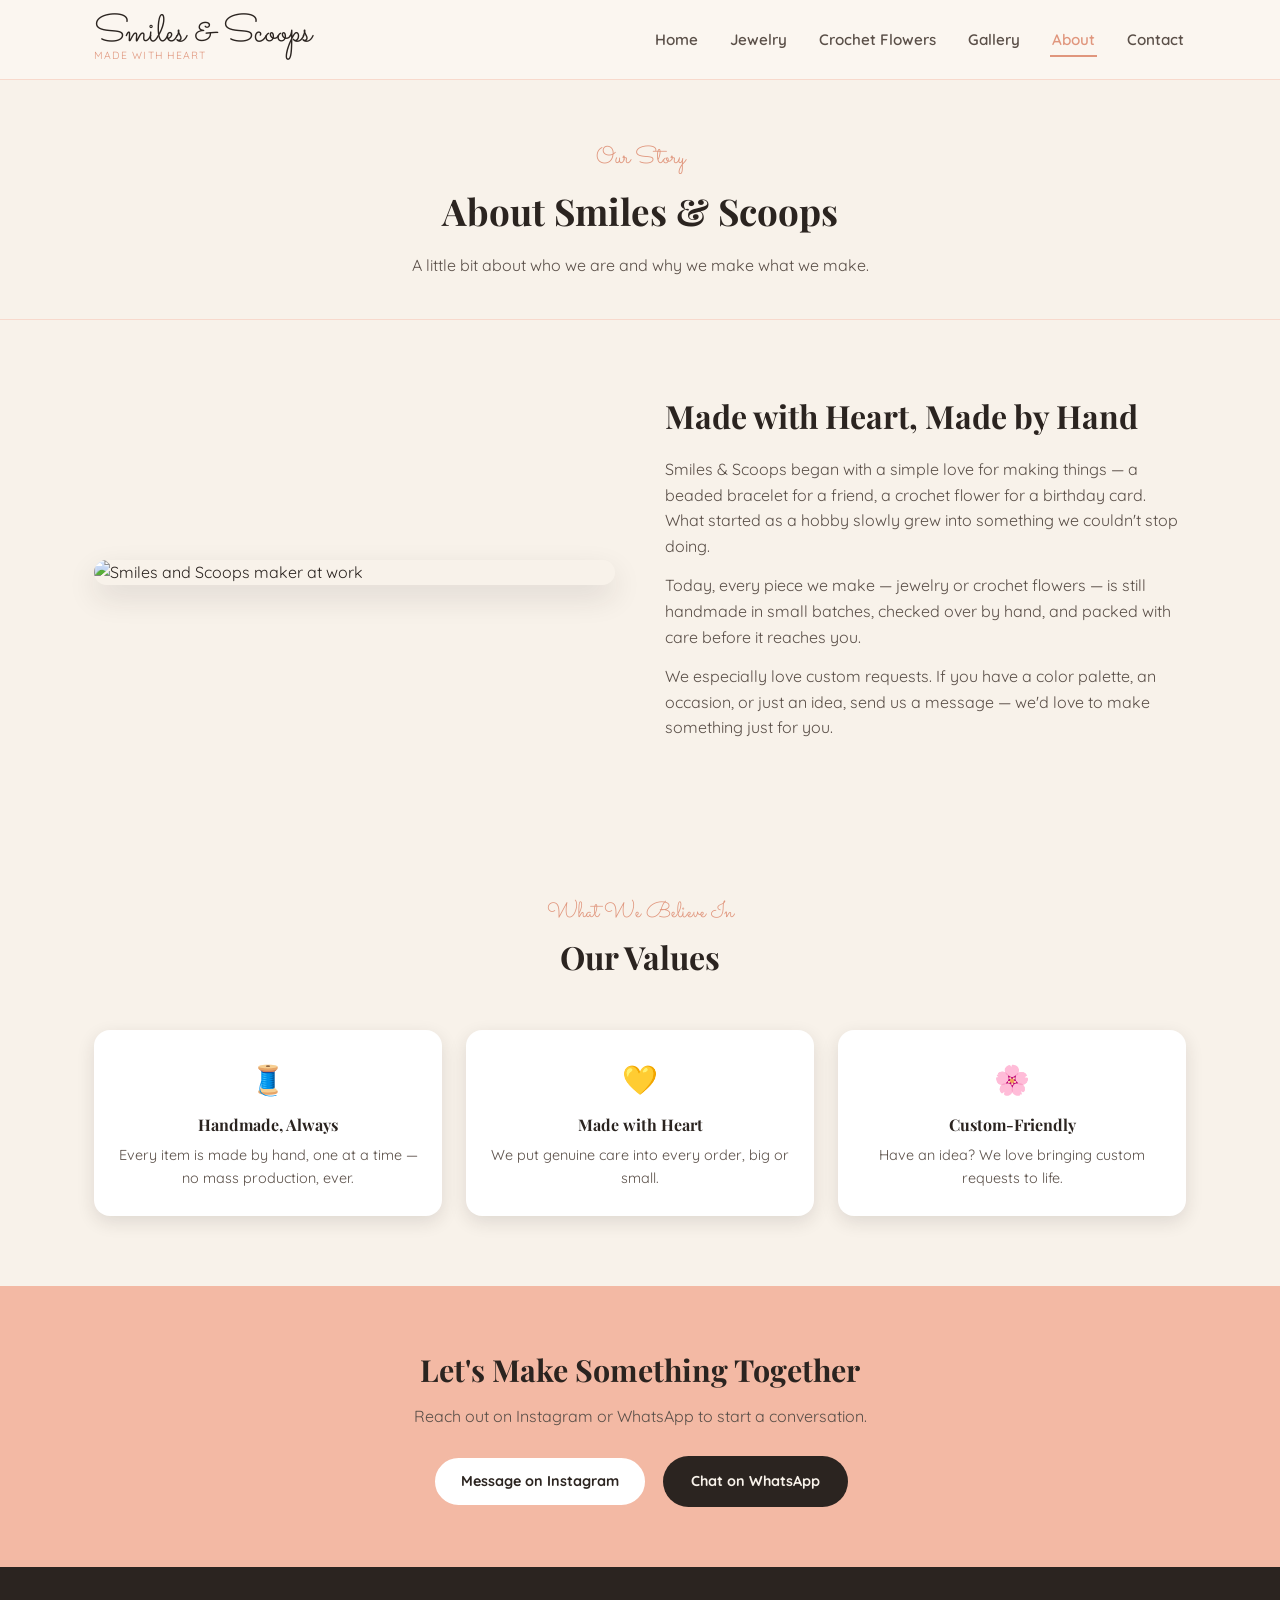
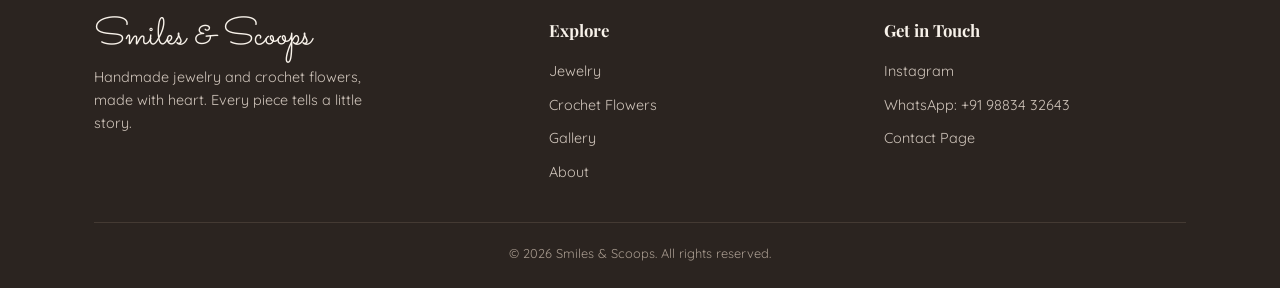
==== about.html @ d6f7b68a "Update website files" ====
<!DOCTYPE html>
<html lang="en">
<head>
<meta charset="UTF-8" />
<meta name="viewport" content="width=device-width, initial-scale=1.0" />
<title>About — Smiles & Scoops</title>
<meta name="description" content="Learn the story behind Smiles & Scoops handmade jewelry and crochet flowers." />
<link rel="stylesheet" href="css/style.css" />
</head>
<body>

<header class="site-header">
  <div class="container">
    <a href="index.html" class="brand">
      <span>
        <span class="brand-name">Smiles &amp; Scoops</span>
        <span class="brand-tagline">Made with Heart</span>
      </span>
    </a>
    <nav class="main-nav">
      <ul>
        <li><a href="index.html">Home</a></li>
        <li><a href="jewelry.html">Jewelry</a></li>
        <li><a href="crochet.html">Crochet Flowers</a></li>
        <li><a href="gallery.html">Gallery</a></li>
        <li><a href="about.html" class="active">About</a></li>
        <li><a href="contact.html">Contact</a></li>
      </ul>
    </nav>
    <button class="nav-toggle" aria-label="Toggle menu">
      <span></span><span></span><span></span>
    </button>
  </div>
</header>

<main>

  <section class="page-banner">
    <div class="container">
      <span class="eyebrow">Our Story</span>
      <h1>About Smiles &amp; Scoops</h1>
      <p>A little bit about who we are and why we make what we make.</p>
    </div>
  </section>

  <section class="about-teaser">
    <div class="container about-content">
      <img src="https://placehold.co/560x420/f8f2ea/2b2420?text=Our+Story" alt="Smiles and Scoops maker at work" />
      <div>
        <h2>Made with Heart, Made by Hand</h2>
        <p>Smiles &amp; Scoops began with a simple love for making things — a beaded bracelet for a friend, a crochet flower for a birthday card. What started as a hobby slowly grew into something we couldn't stop doing.</p>
        <p>Today, every piece we make — jewelry or crochet flowers — is still handmade in small batches, checked over by hand, and packed with care before it reaches you.</p>
        <p>We especially love custom requests. If you have a color palette, an occasion, or just an idea, send us a message — we'd love to make something just for you.</p>
      </div>
    </div>
  </section>

  <section class="values">
    <div class="container">
      <div class="section-heading">
        <span class="eyebrow">What We Believe In</span>
        <h2>Our Values</h2>
      </div>
      <div class="value-list">
        <div class="value-item">
          <div class="icon">🧵</div>
          <h4>Handmade, Always</h4>
          <p>Every item is made by hand, one at a time — no mass production, ever.</p>
        </div>
        <div class="value-item">
          <div class="icon">💛</div>
          <h4>Made with Heart</h4>
          <p>We put genuine care into every order, big or small.</p>
        </div>
        <div class="value-item">
          <div class="icon">🌸</div>
          <h4>Custom-Friendly</h4>
          <p>Have an idea? We love bringing custom requests to life.</p>
        </div>
      </div>
    </div>
  </section>

  <section class="cta-banner">
    <div class="container">
      <h2>Let's Make Something Together</h2>
      <p>Reach out on Instagram or WhatsApp to start a conversation.</p>
      <div class="cta-actions">
        <a href="https://www.instagram.com/smiles_and_scoops" target="_blank" rel="noopener" class="btn btn-ig">Message on Instagram</a>
        <a href="https://wa.me/919883432643?text=Hi%20Smiles%20%26%20Scoops%2C%20I%27d%20love%20to%20know%20more%20about%20your%20story!" target="_blank" rel="noopener" class="btn btn-wa">Chat on WhatsApp</a>
      </div>
    </div>
  </section>

</main>

<footer class="site-footer">
  <div class="container">
    <div class="footer-grid">
      <div class="footer-brand">
        <span class="brand-name">Smiles &amp; Scoops</span>
        <p>Handmade jewelry and crochet flowers, made with heart. Every piece tells a little story.</p>
      </div>
      <div class="footer-col">
        <h4>Explore</h4>
        <ul>
          <li><a href="jewelry.html">Jewelry</a></li>
          <li><a href="crochet.html">Crochet Flowers</a></li>
          <li><a href="gallery.html">Gallery</a></li>
          <li><a href="about.html">About</a></li>
        </ul>
      </div>
      <div class="footer-col">
        <h4>Get in Touch</h4>
        <ul>
          <li><a href="https://www.instagram.com/smiles_and_scoops" target="_blank" rel="noopener">Instagram</a></li>
          <li><a href="https://wa.me/919883432643" target="_blank" rel="noopener">WhatsApp: +91 98834 32643</a></li>
          <li><a href="contact.html">Contact Page</a></li>
        </ul>
      </div>
    </div>
    <div class="footer-bottom">
      &copy; 2026 Smiles &amp; Scoops. All rights reserved.
    </div>
  </div>
</footer>

<script src="js/main.js"></script>
</body>
</html>
---- css/style.css ----
/* ===========================
   Smiles & Scoops — Shared Styles
   Warm & cozy theme, matched to logo:
   cream background, peach/blush accent, charcoal script text
=========================== */

@import url('https://fonts.googleapis.com/css2?family=Playfair+Display:ital,wght@0,500;0,600;0,700;1,500&family=Sacramento&family=Quicksand:wght@400;500;600;700&display=swap');

:root {
  --cream: #f8f2ea;
  --cream-soft: #fbf6f0;
  --peach: #f3b9a4;
  --peach-light: #f8d9cc;
  --peach-dark: #e0967d;
  --charcoal: #2b2420;
  --charcoal-soft: #5a4f48;
  --white: #ffffff;
  --shadow: rgba(43, 36, 32, 0.12);

  --font-script: 'Sacramento', cursive;
  --font-heading: 'Playfair Display', serif;
  --font-body: 'Quicksand', sans-serif;
}

* {
  box-sizing: border-box;
  margin: 0;
  padding: 0;
}

html {
  scroll-behavior: smooth;
}

body {
  font-family: var(--font-body);
  background: var(--cream);
  color: var(--charcoal);
  line-height: 1.6;
  min-height: 100vh;
  display: flex;
  flex-direction: column;
}

img {
  max-width: 100%;
  display: block;
}

a {
  text-decoration: none;
  color: inherit;
}

ul {
  list-style: none;
}

.container {
  width: 100%;
  max-width: 1140px;
  margin: 0 auto;
  padding: 0 24px;
}

/* ---------- Header ---------- */

.site-header {
  background: var(--cream-soft);
  border-bottom: 1px solid var(--peach-light);
  position: sticky;
  top: 0;
  z-index: 100;
}

.site-header .container {
  display: flex;
  align-items: center;
  justify-content: space-between;
  padding-top: 14px;
  padding-bottom: 14px;
}

.brand {
  display: flex;
  align-items: baseline;
  gap: 4px;
}

.brand-name {
  font-family: var(--font-script);
  font-size: 2.4rem;
  color: var(--charcoal);
  line-height: 1;
}

.brand-tagline {
  display: block;
  font-size: 0.65rem;
  letter-spacing: 0.12em;
  text-transform: uppercase;
  color: var(--peach-dark);
  margin-top: -4px;
}

.main-nav ul {
  display: flex;
  gap: 28px;
}

.main-nav a {
  font-family: var(--font-body);
  font-weight: 600;
  font-size: 0.95rem;
  color: var(--charcoal-soft);
  padding: 6px 2px;
  border-bottom: 2px solid transparent;
  transition: color 0.2s ease, border-color 0.2s ease;
}

.main-nav a:hover,
.main-nav a.active {
  color: var(--peach-dark);
  border-color: var(--peach-dark);
}

.nav-toggle {
  display: none;
  flex-direction: column;
  gap: 5px;
  background: none;
  border: none;
  cursor: pointer;
  padding: 6px;
}

.nav-toggle span {
  width: 26px;
  height: 2px;
  background: var(--charcoal);
  border-radius: 2px;
}

/* ---------- Buttons ---------- */

.btn {
  display: inline-flex;
  align-items: center;
  justify-content: center;
  gap: 8px;
  font-family: var(--font-body);
  font-weight: 700;
  font-size: 0.9rem;
  padding: 12px 26px;
  border-radius: 999px;
  border: 2px solid transparent;
  cursor: pointer;
  transition: transform 0.15s ease, box-shadow 0.15s ease, background 0.15s ease;
}

.btn:hover {
  transform: translateY(-2px);
}

.btn-primary {
  background: var(--peach);
  color: var(--charcoal);
  box-shadow: 0 6px 16px var(--shadow);
}

.btn-primary:hover {
  background: var(--peach-dark);
}

.btn-outline {
  background: transparent;
  border-color: var(--charcoal);
  color: var(--charcoal);
}

.btn-outline:hover {
  background: var(--charcoal);
  color: var(--cream);
}

.btn-small {
  padding: 8px 18px;
  font-size: 0.8rem;
}

.btn-ig {
  background: var(--white);
  color: var(--charcoal);
  border-color: var(--peach);
}

.btn-ig:hover {
  background: var(--peach-light);
}

.btn-wa {
  background: var(--charcoal);
  color: var(--cream);
}

.btn-wa:hover {
  background: #443a33;
}

/* ---------- Hero ---------- */

.hero {
  position: relative;
  padding: 90px 0 80px;
  text-align: center;
  overflow: hidden;
}

.hero::before {
  content: "";
  position: absolute;
  top: 20%;
  left: 50%;
  transform: translateX(-50%) rotate(-3deg);
  width: 120%;
  height: 140px;
  background: var(--peach-light);
  opacity: 0.6;
  filter: blur(2px);
  z-index: 0;
  border-radius: 50%;
}

.hero .container {
  position: relative;
  z-index: 1;
}

.hero-eyebrow {
  font-family: var(--font-script);
  font-size: 1.6rem;
  color: var(--peach-dark);
}

.hero h1 {
  font-family: var(--font-heading);
  font-size: 2.8rem;
  font-weight: 700;
  margin: 6px 0 18px;
}

.hero p {
  max-width: 560px;
  margin: 0 auto 32px;
  color: var(--charcoal-soft);
  font-size: 1.05rem;
}

.hero-actions {
  display: flex;
  gap: 16px;
  justify-content: center;
  flex-wrap: wrap;
}

/* ---------- Page banner (for inner pages) ---------- */

.page-banner {
  text-align: center;
  padding: 60px 0 40px;
  border-bottom: 1px solid var(--peach-light);
}

.page-banner .eyebrow {
  font-family: var(--font-script);
  font-size: 1.5rem;
  color: var(--peach-dark);
}

.page-banner h1 {
  font-family: var(--font-heading);
  font-size: 2.3rem;
  margin-top: 4px;
}

.page-banner p {
  max-width: 500px;
  margin: 12px auto 0;
  color: var(--charcoal-soft);
}

/* ---------- Sections ---------- */

section {
  padding: 70px 0;
}

.section-heading {
  text-align: center;
  margin-bottom: 48px;
}

.section-heading .eyebrow {
  font-family: var(--font-script);
  font-size: 1.4rem;
  color: var(--peach-dark);
  display: block;
}

.section-heading h2 {
  font-family: var(--font-heading);
  font-size: 2rem;
}

.section-heading p {
  color: var(--charcoal-soft);
  max-width: 500px;
  margin: 10px auto 0;
}

/* ---------- Category cards (Home) ---------- */

.category-grid {
  display: grid;
  grid-template-columns: repeat(2, 1fr);
  gap: 28px;
}

.category-card {
  position: relative;
  border-radius: 20px;
  overflow: hidden;
  background: var(--white);
  box-shadow: 0 10px 30px var(--shadow);
  transition: transform 0.2s ease;
}

.category-card:hover {
  transform: translateY(-6px);
}

.category-card img {
  width: 100%;
  height: 260px;
  object-fit: cover;
}

.category-card .category-body {
  padding: 22px;
  text-align: center;
}

.category-card h3 {
  font-family: var(--font-heading);
  font-size: 1.4rem;
  margin-bottom: 8px;
}

.category-card p {
  color: var(--charcoal-soft);
  font-size: 0.92rem;
  margin-bottom: 16px;
}

/* ---------- Product grid ---------- */

.product-grid {
  display: grid;
  grid-template-columns: repeat(3, 1fr);
  gap: 30px;
}

.product-card {
  background: var(--white);
  border-radius: 18px;
  overflow: hidden;
  box-shadow: 0 8px 24px var(--shadow);
  display: flex;
  flex-direction: column;
  transition: transform 0.2s ease;
}

.product-card:hover {
  transform: translateY(-4px);
}

.product-card .product-img {
  width: 100%;
  aspect-ratio: 1 / 1;
  object-fit: cover;
  background: var(--peach-light);
}

.product-info {
  padding: 20px;
  display: flex;
  flex-direction: column;
  flex: 1;
}

.product-info h3 {
  font-family: var(--font-heading);
  font-size: 1.15rem;
  margin-bottom: 4px;
}

.product-info .price {
  color: var(--peach-dark);
  font-weight: 700;
  margin-bottom: 10px;
}

.product-info .desc {
  color: var(--charcoal-soft);
  font-size: 0.88rem;
  margin-bottom: 18px;
  flex: 1;
}

.order-actions {
  display: flex;
  gap: 10px;
  flex-wrap: wrap;
}

/* ---------- Gallery ---------- */

.gallery-grid {
  display: grid;
  grid-template-columns: repeat(3, 1fr);
  gap: 18px;
}

.gallery-item {
  border-radius: 14px;
  overflow: hidden;
  box-shadow: 0 6px 18px var(--shadow);
  aspect-ratio: 1 / 1;
}

.gallery-item img {
  width: 100%;
  height: 100%;
  object-fit: cover;
  transition: transform 0.3s ease;
}

.gallery-item:hover img {
  transform: scale(1.06);
}

/* ---------- About ---------- */

.about-content {
  display: grid;
  grid-template-columns: 1fr 1fr;
  gap: 50px;
  align-items: center;
}

.about-content img {
  border-radius: 20px;
  box-shadow: 0 12px 30px var(--shadow);
}

.about-content h2 {
  font-family: var(--font-heading);
  font-size: 2rem;
  margin-bottom: 16px;
}

.about-content p {
  color: var(--charcoal-soft);
  margin-bottom: 14px;
}

.value-list {
  display: grid;
  grid-template-columns: repeat(3, 1fr);
  gap: 24px;
  margin-top: 20px;
}

.value-item {
  text-align: center;
  padding: 26px 18px;
  background: var(--white);
  border-radius: 16px;
  box-shadow: 0 6px 18px var(--shadow);
}

.value-item .icon {
  font-size: 1.8rem;
  margin-bottom: 10px;
}

.value-item h4 {
  font-family: var(--font-heading);
  margin-bottom: 6px;
}

.value-item p {
  color: var(--charcoal-soft);
  font-size: 0.9rem;
}

/* ---------- Contact ---------- */

.contact-grid {
  display: grid;
  grid-template-columns: repeat(2, 1fr);
  gap: 28px;
}

.contact-card {
  background: var(--white);
  border-radius: 20px;
  padding: 36px 28px;
  text-align: center;
  box-shadow: 0 10px 28px var(--shadow);
}

.contact-card .icon {
  font-size: 2.2rem;
  margin-bottom: 14px;
}

.contact-card h3 {
  font-family: var(--font-heading);
  margin-bottom: 8px;
}

.contact-card p {
  color: var(--charcoal-soft);
  margin-bottom: 20px;
  font-size: 0.92rem;
}

.contact-note {
  text-align: center;
  max-width: 560px;
  margin: 40px auto 0;
  color: var(--charcoal-soft);
}

/* ---------- CTA banner ---------- */

.cta-banner {
  background: var(--peach);
  text-align: center;
  padding: 60px 0;
}

.cta-banner h2 {
  font-family: var(--font-heading);
  font-size: 1.9rem;
  margin-bottom: 10px;
}

.cta-banner p {
  color: var(--charcoal-soft);
  margin-bottom: 26px;
}

.cta-actions {
  display: flex;
  gap: 16px;
  justify-content: center;
  flex-wrap: wrap;
}

/* ---------- Footer ---------- */

.site-footer {
  background: var(--charcoal);
  color: var(--cream);
  padding: 50px 0 24px;
  margin-top: auto;
}

.footer-grid {
  display: grid;
  grid-template-columns: 1.4fr 1fr 1fr;
  gap: 32px;
  margin-bottom: 30px;
}

.footer-brand .brand-name {
  color: var(--cream);
}

.footer-brand p {
  color: #cfc4ba;
  margin-top: 10px;
  font-size: 0.9rem;
  max-width: 280px;
}

.footer-col h4 {
  font-family: var(--font-heading);
  margin-bottom: 14px;
  font-size: 1.05rem;
}

.footer-col ul li {
  margin-bottom: 8px;
}

.footer-col a {
  color: #cfc4ba;
  font-size: 0.9rem;
  transition: color 0.2s ease;
}

.footer-col a:hover {
  color: var(--peach);
}

.footer-bottom {
  text-align: center;
  border-top: 1px solid #443a33;
  padding-top: 20px;
  font-size: 0.8rem;
  color: #a89b8f;
}

/* ---------- Responsive ---------- */

@media (max-width: 860px) {
  .main-nav {
    position: fixed;
    inset: 62px 0 0 0;
    background: var(--cream-soft);
    transform: translateY(-120%);
    transition: transform 0.25s ease;
    padding: 20px 0;
    border-bottom: 1px solid var(--peach-light);
  }

  .main-nav.open {
    transform: translateY(0);
  }

  .main-nav ul {
    flex-direction: column;
    align-items: center;
    gap: 18px;
  }

  .nav-toggle {
    display: flex;
  }

  .category-grid,
  .product-grid,
  .gallery-grid,
  .about-content,
  .contact-grid,
  .value-list {
    grid-template-columns: 1fr;
  }

  .about-content {
    text-align: center;
  }

  .footer-grid {
    grid-template-columns: 1fr;
    text-align: center;
  }

  .footer-brand p {
    margin-left: auto;
    margin-right: auto;
  }
}

@media (min-width: 861px) and (max-width: 1024px) {
  .product-grid,
  .gallery-grid {
    grid-template-columns: repeat(2, 1fr);
  }
}
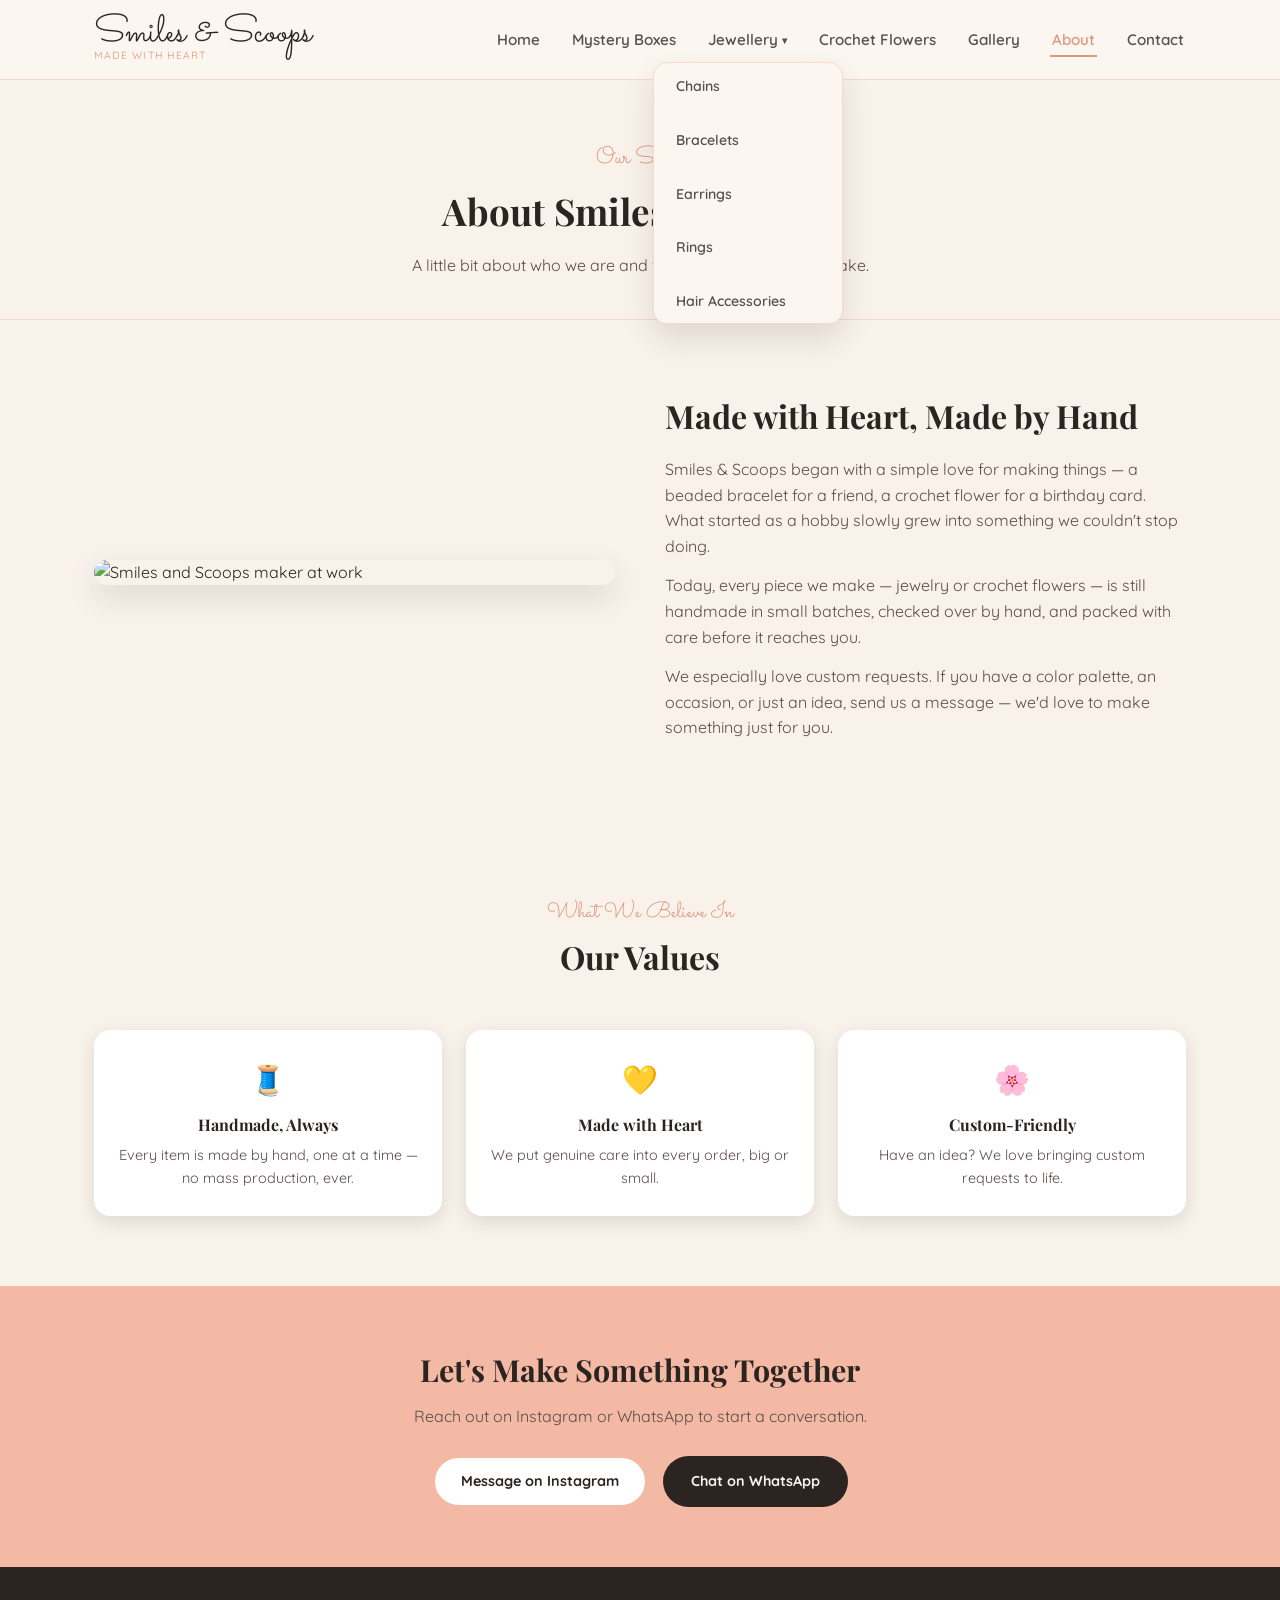
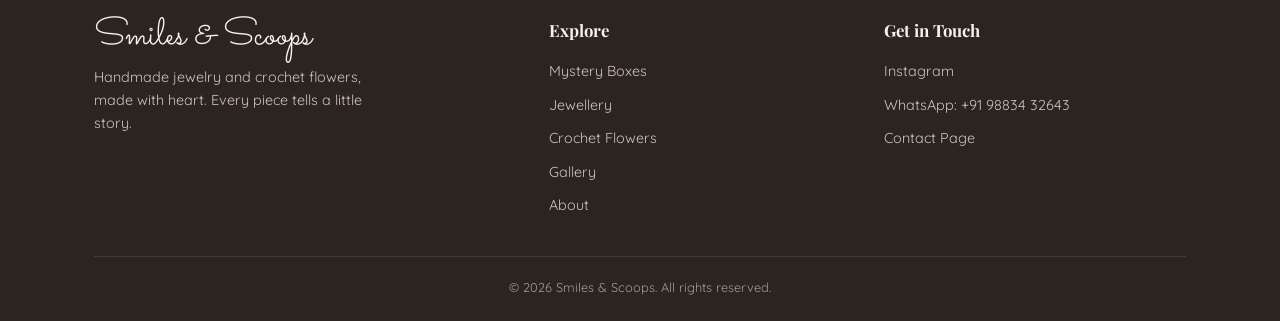
==== commit 0e3c70b2: "made the notepad changes" ====
--- a/about.html
+++ b/about.html
@@ -20,7 +20,17 @@
     <nav class="main-nav">
       <ul>
         <li><a href="index.html">Home</a></li>
-        <li><a href="jewelry.html">Jewelry</a></li>
+        <li><a href="mystery-boxes.html">Mystery Boxes</a></li>
+        <li class="has-dropdown">
+          <a href="jewelry.html">Jewellery</a>
+          <ul class="dropdown">
+            <li><a href="chains.html">Chains</a></li>
+            <li><a href="bracelets.html">Bracelets</a></li>
+            <li><a href="earrings.html">Earrings</a></li>
+            <li><a href="rings.html">Rings</a></li>
+            <li><a href="hair-accessories.html">Hair Accessories</a></li>
+          </ul>
+        </li>
         <li><a href="crochet.html">Crochet Flowers</a></li>
         <li><a href="gallery.html">Gallery</a></li>
         <li><a href="about.html" class="active">About</a></li>
@@ -104,7 +114,8 @@
       <div class="footer-col">
         <h4>Explore</h4>
         <ul>
-          <li><a href="jewelry.html">Jewelry</a></li>
+          <li><a href="mystery-boxes.html">Mystery Boxes</a></li>
+          <li><a href="jewelry.html">Jewellery</a></li>
           <li><a href="crochet.html">Crochet Flowers</a></li>
           <li><a href="gallery.html">Gallery</a></li>
           <li><a href="about.html">About</a></li>
--- a/css/style.css
+++ b/css/style.css
@@ -122,6 +122,55 @@
 .main-nav a.active {
   color: var(--peach-dark);
   border-color: var(--peach-dark);
+}
+
+/* Jewellery dropdown */
+
+.has-dropdown {
+  position: relative;
+}
+
+.has-dropdown > a::after {
+  content: '▾';
+  margin-left: 4px;
+  font-size: 0.65em;
+  vertical-align: middle;
+}
+
+.dropdown {
+  list-style: none;
+  position: absolute;
+  top: calc(100% + 10px);
+  left: 50%;
+  transform: translateX(-50%);
+  background: var(--cream-soft);
+  border: 1px solid var(--peach-light);
+  border-radius: 14px;
+  padding: 10px;
+  min-width: 190px;
+  box-shadow: 0 14px 30px var(--shadow);
+  display: none;
+  flex-direction: column;
+  gap: 2px;
+  z-index: 50;
+}
+
+.has-dropdown:hover .dropdown,
+.has-dropdown:focus-within .dropdown {
+  display: flex;
+}
+
+.dropdown a {
+  padding: 8px 12px;
+  border-radius: 8px;
+  font-size: 0.88rem;
+  border-bottom: none;
+}
+
+.dropdown a:hover,
+.dropdown a.active {
+  background: var(--peach-light);
+  color: var(--charcoal);
 }
 
 .nav-toggle {
@@ -263,6 +312,18 @@
   flex-wrap: wrap;
 }
 
+.hero-secondary-link {
+  margin-top: 18px;
+  font-size: 0.9rem;
+  color: var(--charcoal-soft);
+}
+
+.hero-secondary-link a {
+  text-decoration: underline;
+  color: var(--peach-dark);
+  font-weight: 600;
+}
+
 /* ---------- Page banner (for inner pages) ---------- */
 
 .page-banner {
@@ -322,7 +383,7 @@
 
 .category-grid {
   display: grid;
-  grid-template-columns: repeat(2, 1fr);
+  grid-template-columns: repeat(auto-fit, minmax(240px, 1fr));
   gap: 28px;
 }
 
@@ -651,6 +712,27 @@
     display: flex;
   }
 
+  .has-dropdown > a::after {
+    display: none;
+  }
+
+  .dropdown {
+    display: flex;
+    position: static;
+    transform: none;
+    box-shadow: none;
+    border: none;
+    background: transparent;
+    padding: 4px 0 4px 0;
+    min-width: 0;
+  }
+
+  .dropdown a {
+    color: var(--charcoal-soft);
+    font-size: 0.85rem;
+    padding: 6px 0;
+  }
+
   .category-grid,
   .product-grid,
   .gallery-grid,
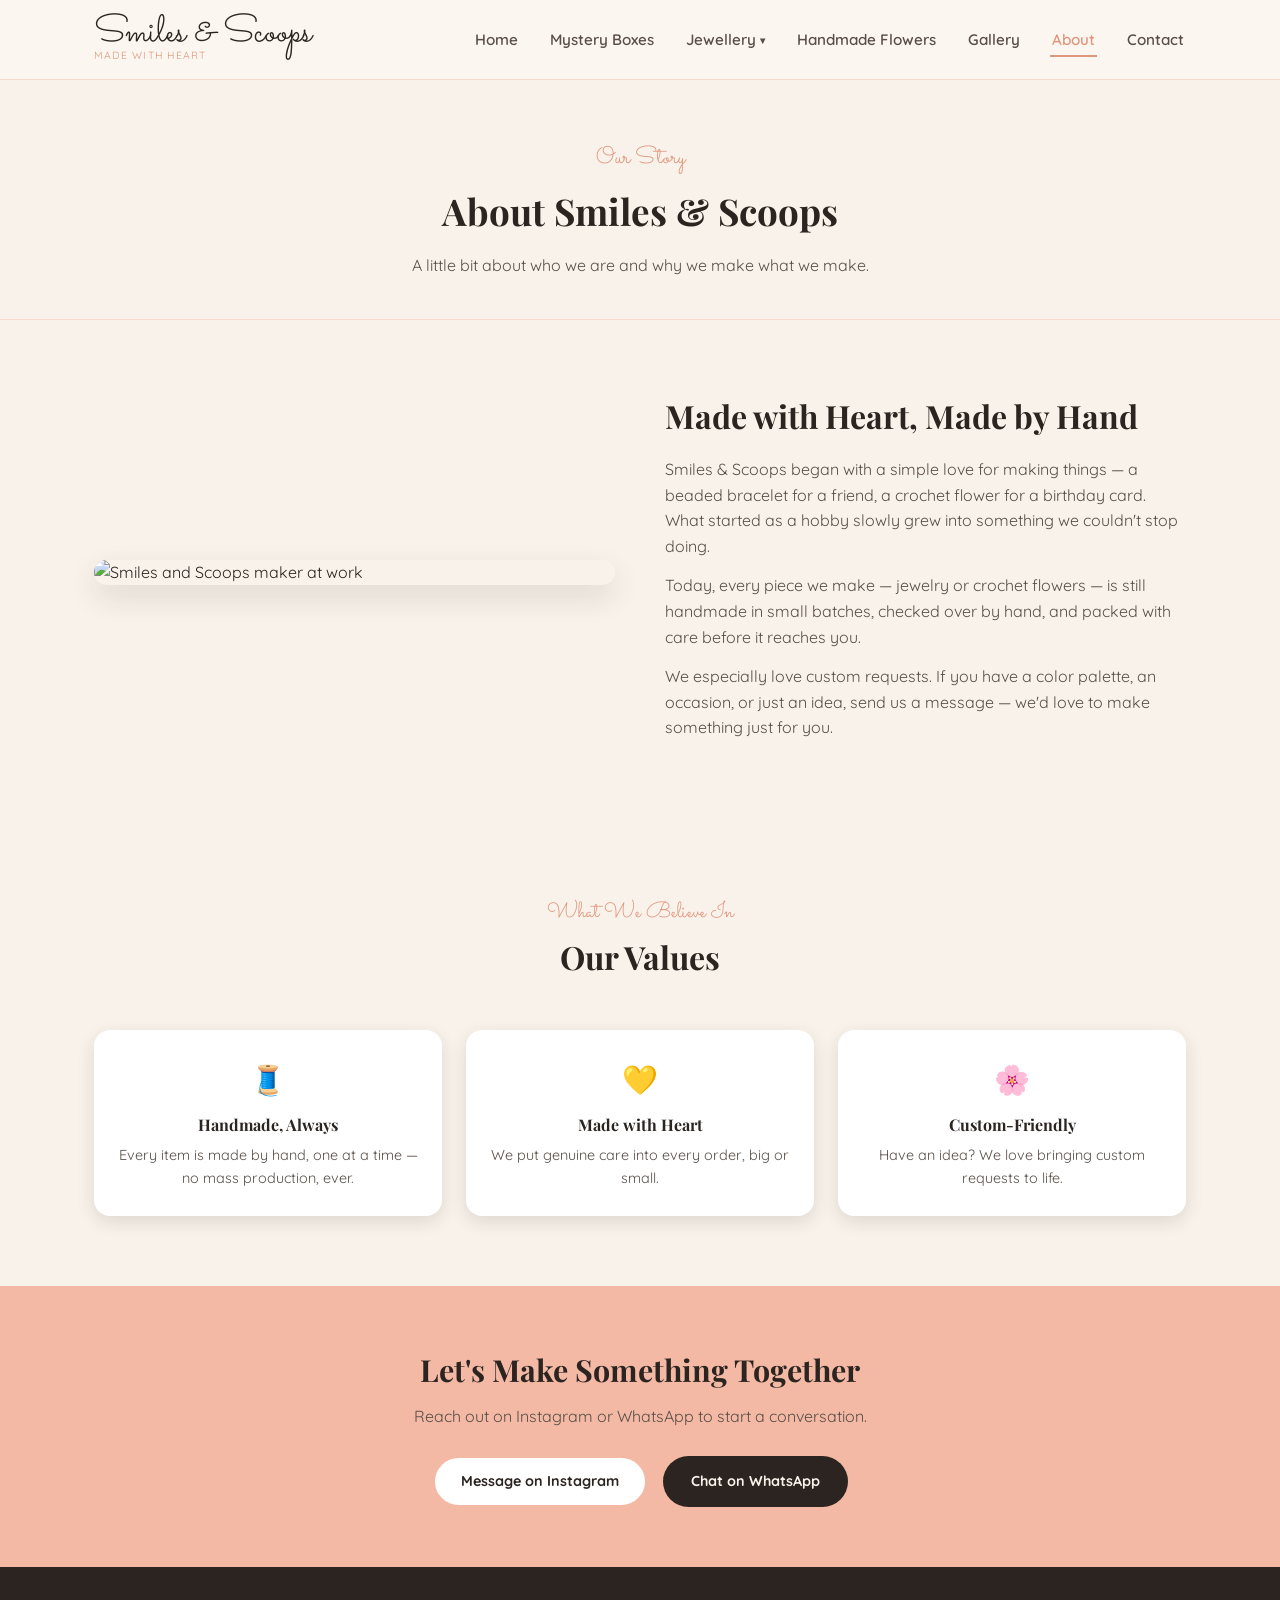
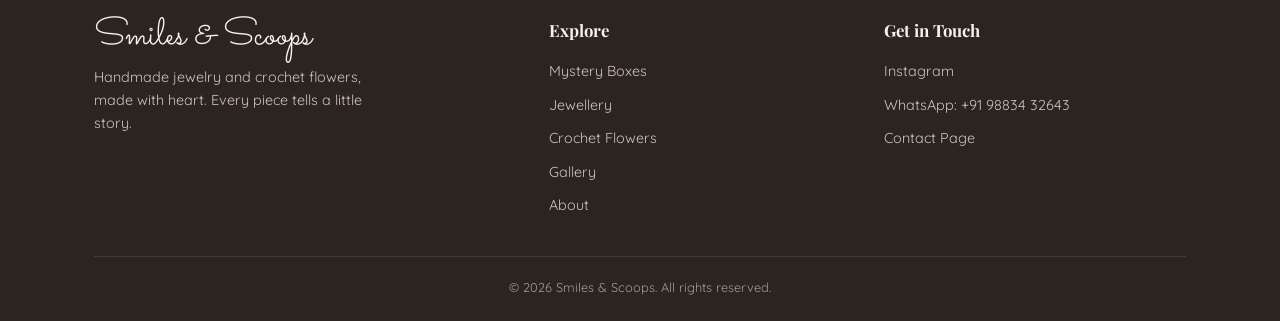
==== commit 6f2a966f: "Update link text from 'Crochet Flowers' to 'Handmade Flowers'" ====
--- a/about.html
+++ b/about.html
@@ -31,7 +31,7 @@
             <li><a href="hair-accessories.html">Hair Accessories</a></li>
           </ul>
         </li>
-        <li><a href="crochet.html">Crochet Flowers</a></li>
+        <li><a href="crochet.html">Handmade Flowers</a></li>
         <li><a href="gallery.html">Gallery</a></li>
         <li><a href="about.html" class="active">About</a></li>
         <li><a href="contact.html">Contact</a></li>
--- a/css/style.css
+++ b/css/style.css
@@ -103,7 +103,7 @@
   margin-top: -4px;
 }
 
-.main-nav ul {
+.main-nav > ul {
   display: flex;
   gap: 28px;
 }
@@ -156,6 +156,7 @@
 }
 
 .has-dropdown:hover .dropdown,
+.has-dropdown.show-dropdown .dropdown,
 .has-dropdown:focus-within .dropdown {
   display: flex;
 }
@@ -702,7 +703,7 @@
     transform: translateY(0);
   }
 
-  .main-nav ul {
+  .main-nav > ul {
     flex-direction: column;
     align-items: center;
     gap: 18px;
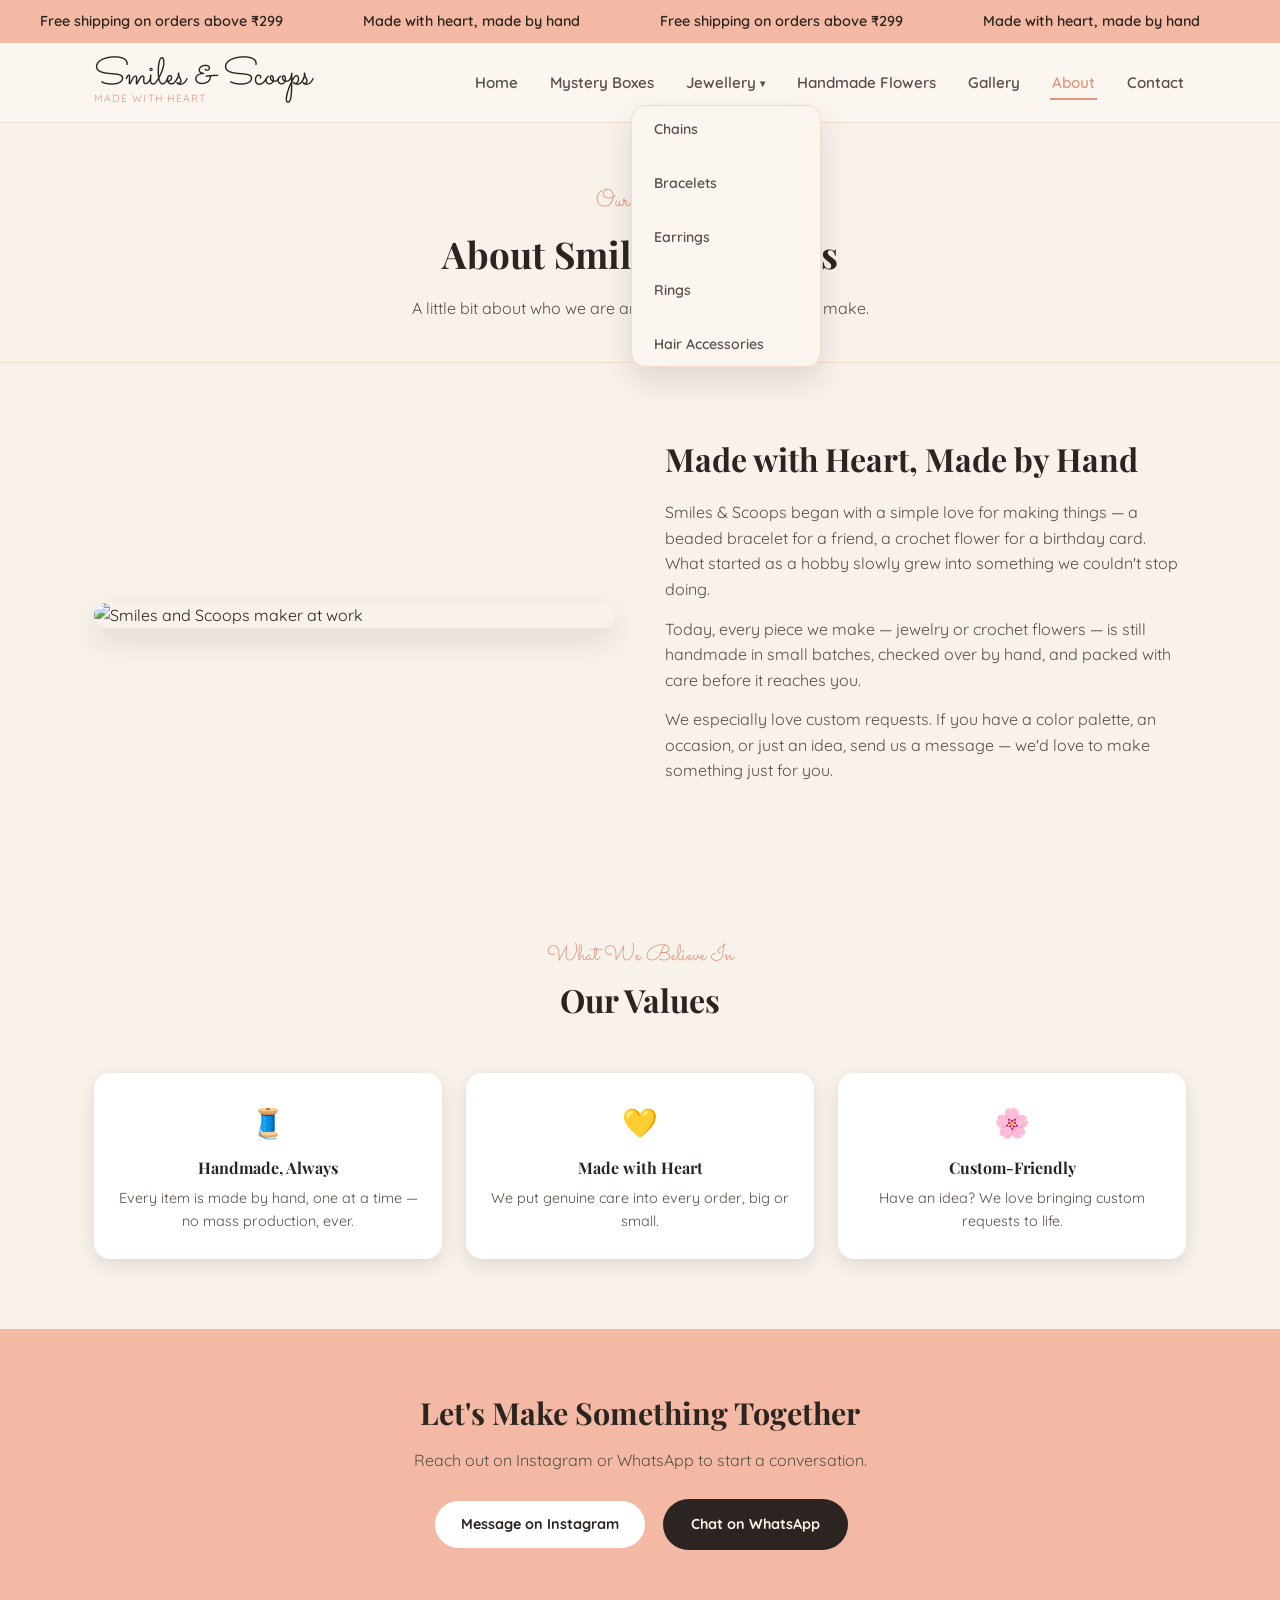
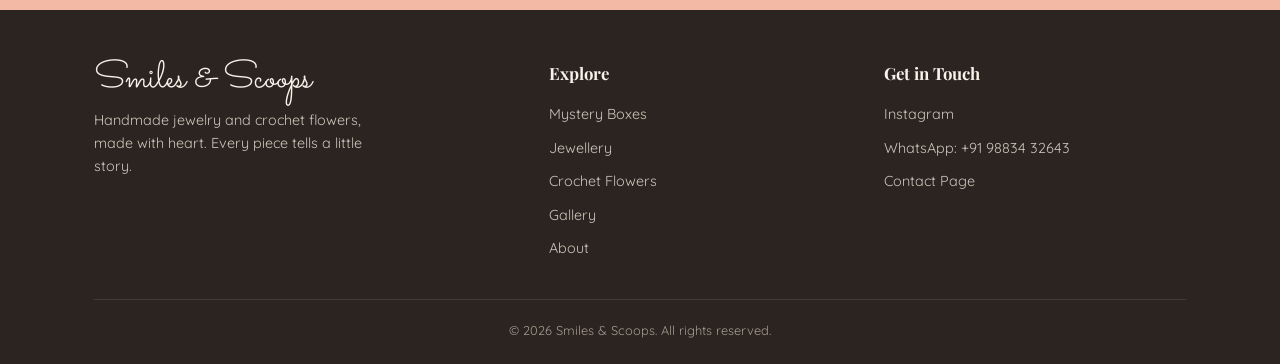
==== commit 441ee36e: "Add announcement bar to about.html Added an announcement bar with promotional messages." ====
--- a/about.html
+++ b/about.html
@@ -9,6 +9,15 @@
 </head>
 <body>
 
+<div class="announcement-bar" role="note" aria-label="Promotion">
+  <div class="announcement-bar__track">
+    <span class="announcement-bar__item">Free shipping on orders above &#8377;299</span>
+    <span class="announcement-bar__item">Made with heart, made by hand</span>
+    <span class="announcement-bar__item">Free shipping on orders above &#8377;299</span>
+    <span class="announcement-bar__item">Made with heart, made by hand</span>
+  </div>
+</div>
+  
 <header class="site-header">
   <div class="container">
     <a href="index.html" class="brand">
--- a/css/style.css
+++ b/css/style.css
@@ -63,6 +63,39 @@
   padding: 0 24px;
 }
 
+/* ---------- Announcement Bar ---------- */
+
+.announcement-bar {
+  background: var(--peach);
+  color: var(--charcoal);
+  overflow: hidden;
+  width: 100%;
+  padding: 10px 0;
+  font-size: 0.9rem;
+  font-weight: 600;
+}
+
+.announcement-bar__track {
+  display: flex;
+  width: max-content;
+  animation: announcement-scroll 20s linear infinite;
+}
+
+.announcement-bar__item {
+  white-space: nowrap;
+  padding: 0 40px;
+}
+
+@keyframes announcement-scroll {
+  from {
+    transform: translateX(0);
+  }
+
+  to {
+    transform: translateX(-50%);
+  }
+}
+
 /* ---------- Header ---------- */
 
 .site-header {
@@ -103,7 +136,7 @@
   margin-top: -4px;
 }
 
-.main-nav > ul {
+.main-nav ul {
   display: flex;
   gap: 28px;
 }
@@ -156,7 +189,6 @@
 }
 
 .has-dropdown:hover .dropdown,
-.has-dropdown.show-dropdown .dropdown,
 .has-dropdown:focus-within .dropdown {
   display: flex;
 }
@@ -703,7 +735,7 @@
     transform: translateY(0);
   }
 
-  .main-nav > ul {
+  .main-nav ul {
     flex-direction: column;
     align-items: center;
     gap: 18px;
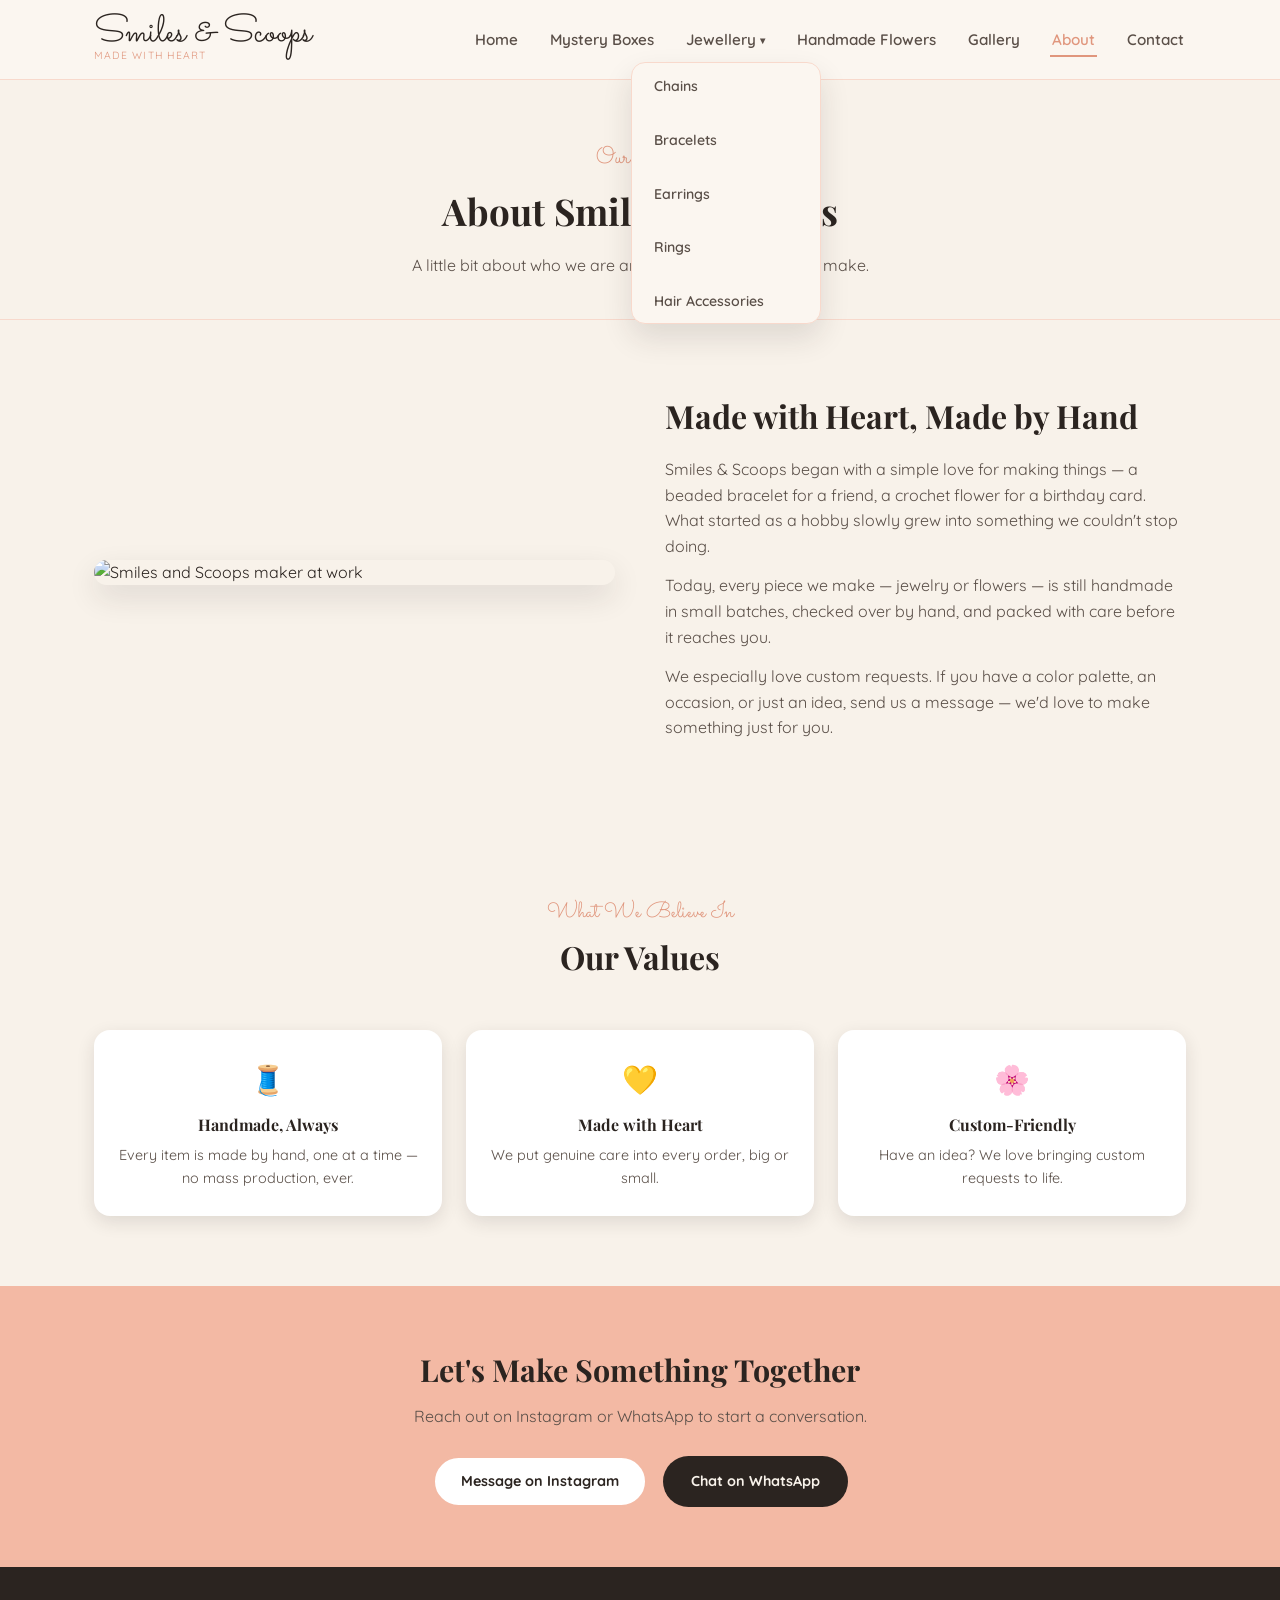
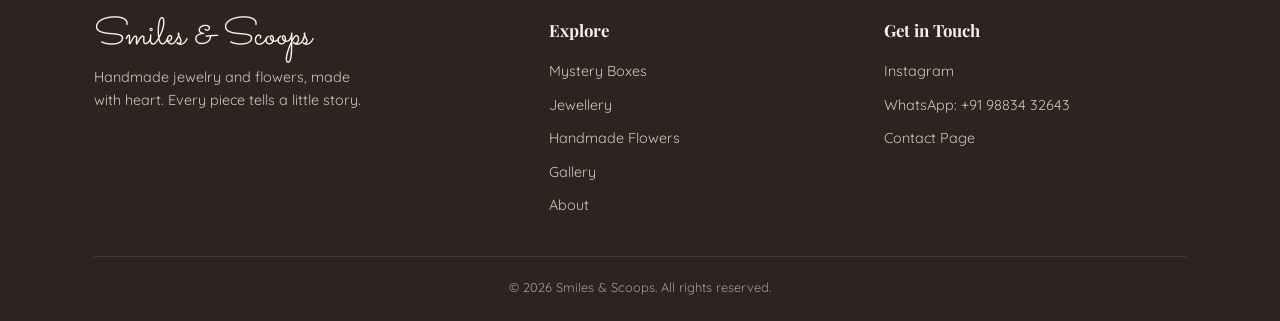
==== commit 34852454: "crochet to handmade" ====
--- a/about.html
+++ b/about.html
@@ -4,20 +4,11 @@
 <meta charset="UTF-8" />
 <meta name="viewport" content="width=device-width, initial-scale=1.0" />
 <title>About — Smiles & Scoops</title>
-<meta name="description" content="Learn the story behind Smiles & Scoops handmade jewelry and crochet flowers." />
+<meta name="description" content="Learn the story behind Smiles & Scoops handmade jewelry and flowers." />
 <link rel="stylesheet" href="css/style.css" />
 </head>
 <body>
 
-<div class="announcement-bar" role="note" aria-label="Promotion">
-  <div class="announcement-bar__track">
-    <span class="announcement-bar__item">Free shipping on orders above &#8377;299</span>
-    <span class="announcement-bar__item">Made with heart, made by hand</span>
-    <span class="announcement-bar__item">Free shipping on orders above &#8377;299</span>
-    <span class="announcement-bar__item">Made with heart, made by hand</span>
-  </div>
-</div>
-  
 <header class="site-header">
   <div class="container">
     <a href="index.html" class="brand">
@@ -68,7 +59,7 @@
       <div>
         <h2>Made with Heart, Made by Hand</h2>
         <p>Smiles &amp; Scoops began with a simple love for making things — a beaded bracelet for a friend, a crochet flower for a birthday card. What started as a hobby slowly grew into something we couldn't stop doing.</p>
-        <p>Today, every piece we make — jewelry or crochet flowers — is still handmade in small batches, checked over by hand, and packed with care before it reaches you.</p>
+        <p>Today, every piece we make — jewelry or flowers — is still handmade in small batches, checked over by hand, and packed with care before it reaches you.</p>
         <p>We especially love custom requests. If you have a color palette, an occasion, or just an idea, send us a message — we'd love to make something just for you.</p>
       </div>
     </div>
@@ -118,14 +109,14 @@
     <div class="footer-grid">
       <div class="footer-brand">
         <span class="brand-name">Smiles &amp; Scoops</span>
-        <p>Handmade jewelry and crochet flowers, made with heart. Every piece tells a little story.</p>
+        <p>Handmade jewelry and flowers, made with heart. Every piece tells a little story.</p>
       </div>
       <div class="footer-col">
         <h4>Explore</h4>
         <ul>
           <li><a href="mystery-boxes.html">Mystery Boxes</a></li>
           <li><a href="jewelry.html">Jewellery</a></li>
-          <li><a href="crochet.html">Crochet Flowers</a></li>
+          <li><a href="crochet.html">Handmade Flowers</a></li>
           <li><a href="gallery.html">Gallery</a></li>
           <li><a href="about.html">About</a></li>
         </ul>
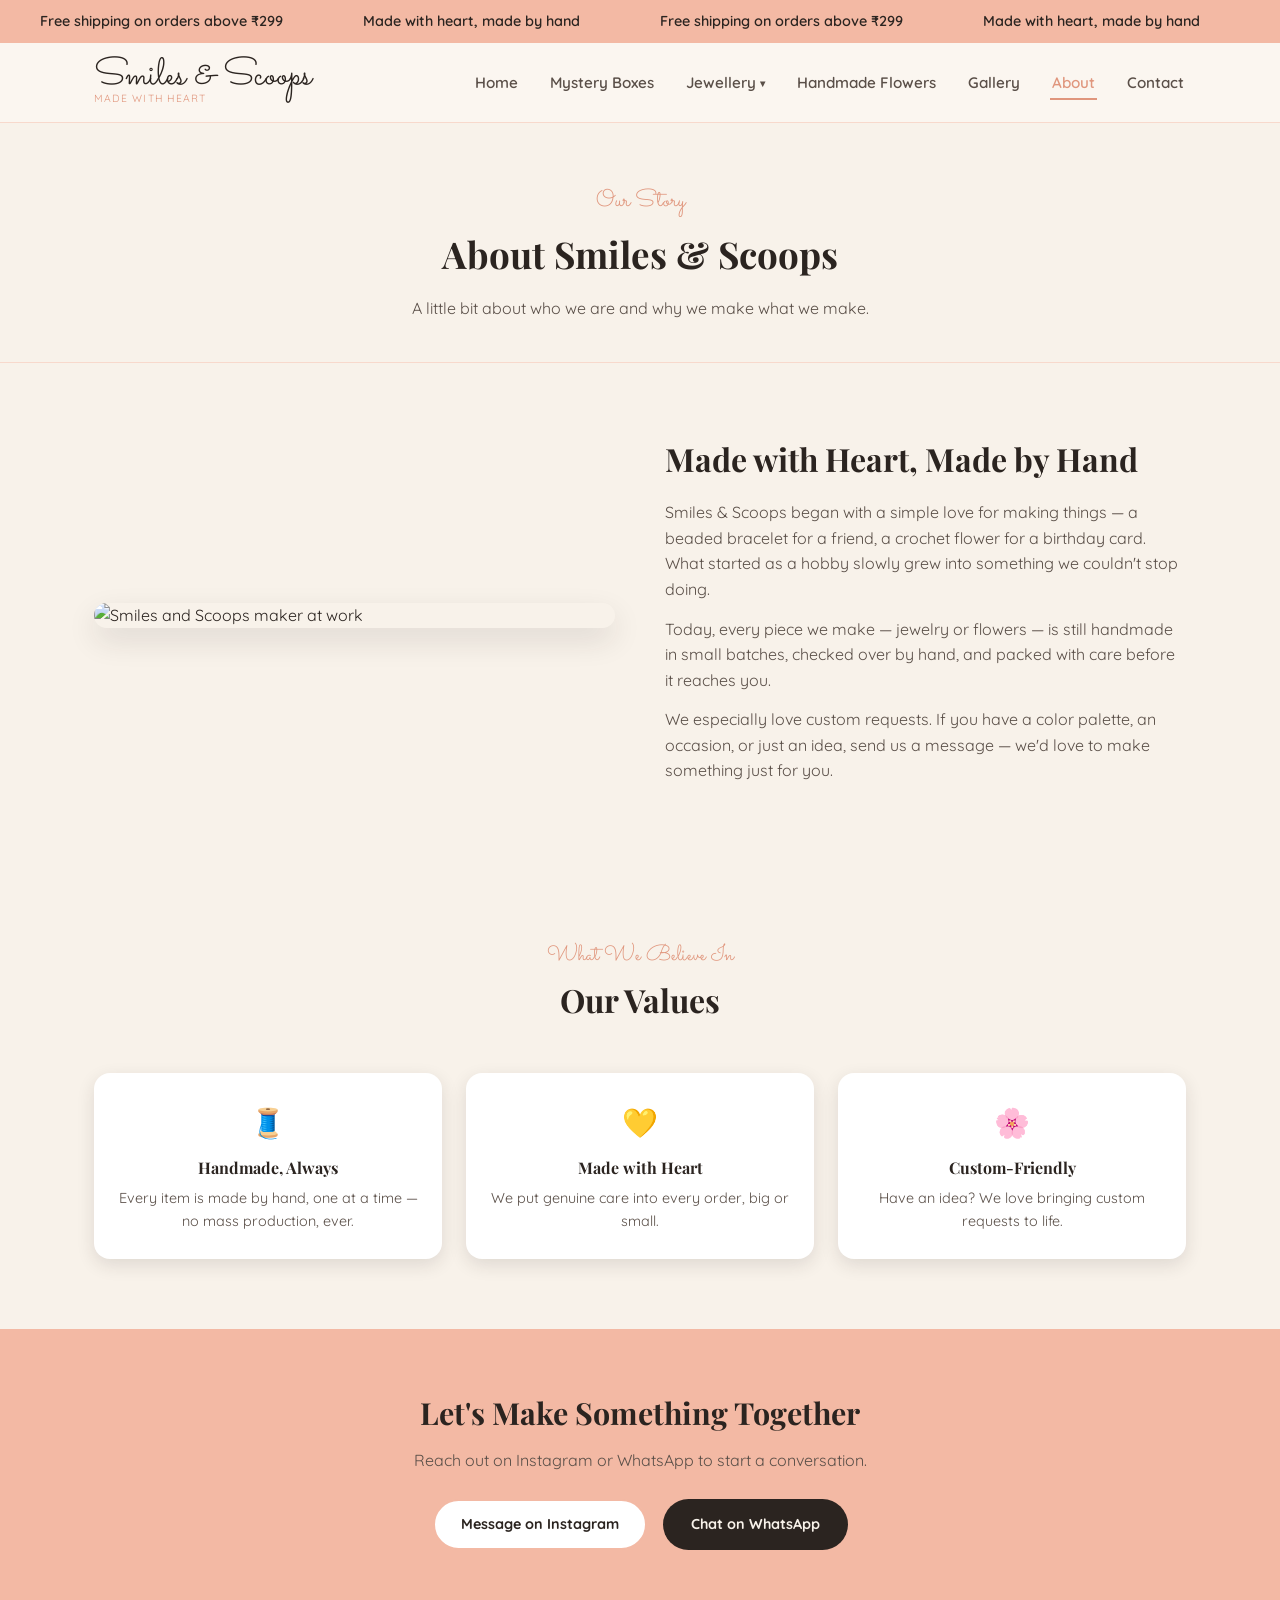
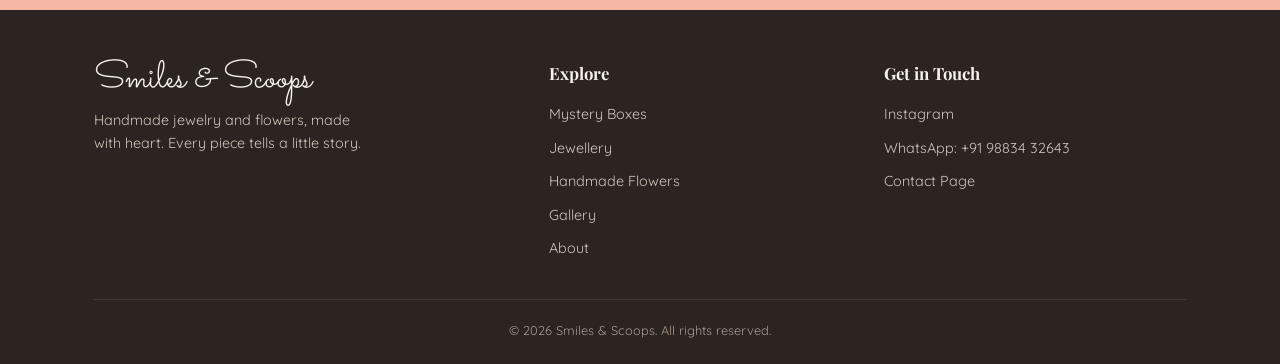
==== commit 50a3a33a: "Merge branch 'main' into teja-dev" ====
--- a/about.html
+++ b/about.html
@@ -9,6 +9,15 @@
 </head>
 <body>
 
+<div class="announcement-bar" role="note" aria-label="Promotion">
+  <div class="announcement-bar__track">
+    <span class="announcement-bar__item">Free shipping on orders above &#8377;299</span>
+    <span class="announcement-bar__item">Made with heart, made by hand</span>
+    <span class="announcement-bar__item">Free shipping on orders above &#8377;299</span>
+    <span class="announcement-bar__item">Made with heart, made by hand</span>
+  </div>
+</div>
+  
 <header class="site-header">
   <div class="container">
     <a href="index.html" class="brand">
--- a/css/style.css
+++ b/css/style.css
@@ -136,7 +136,7 @@
   margin-top: -4px;
 }
 
-.main-nav ul {
+.main-nav > ul {
   display: flex;
   gap: 28px;
 }
@@ -189,6 +189,7 @@
 }
 
 .has-dropdown:hover .dropdown,
+.has-dropdown.show-dropdown .dropdown,
 .has-dropdown:focus-within .dropdown {
   display: flex;
 }
@@ -735,7 +736,7 @@
     transform: translateY(0);
   }
 
-  .main-nav ul {
+  .main-nav > ul {
     flex-direction: column;
     align-items: center;
     gap: 18px;
